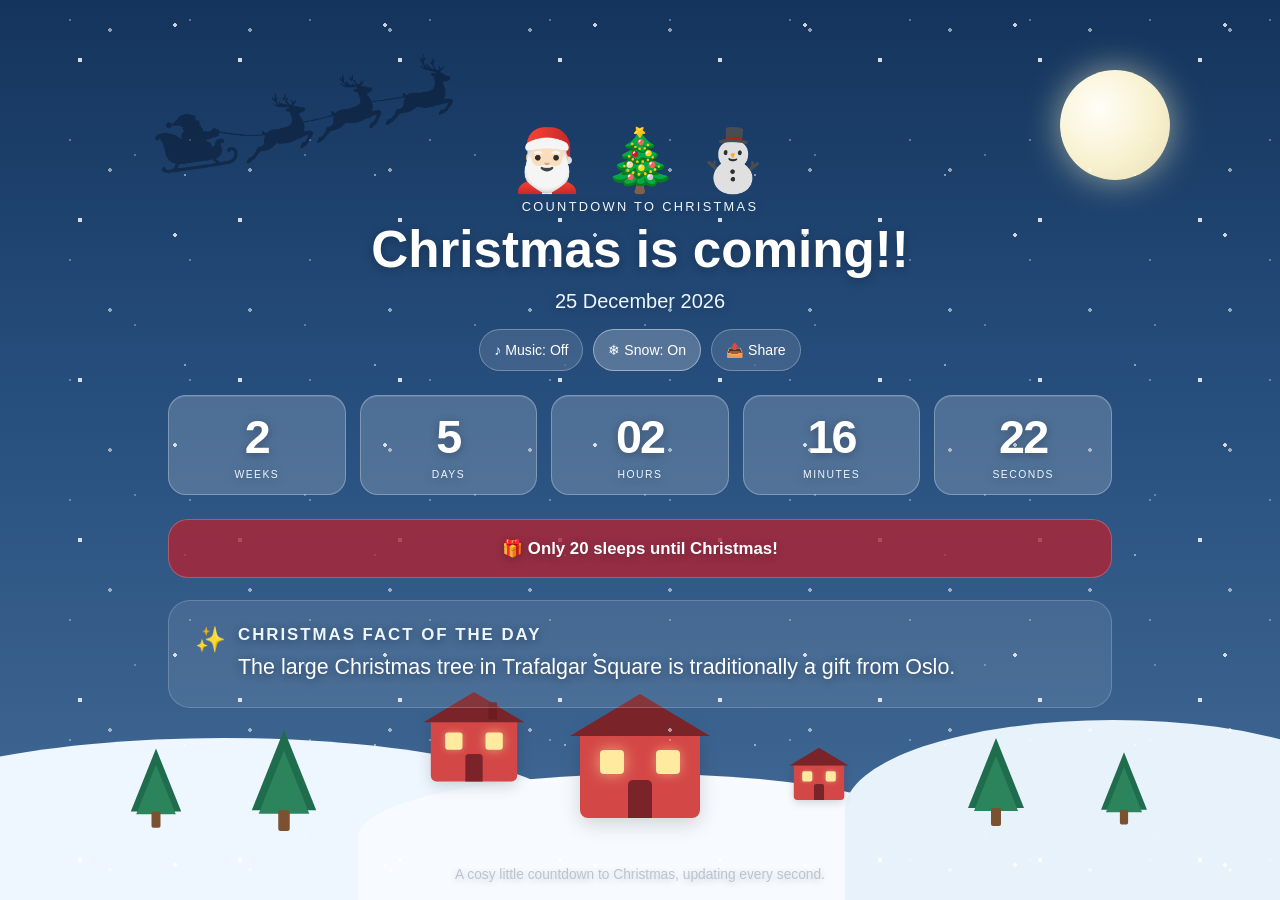
==== index.html @ f267ec62 "Add live domain metadata and SEO files" ====
<!DOCTYPE html>
<html lang="en">
<head>
  <meta charset="UTF-8" />
  <meta name="viewport" content="width=device-width, initial-scale=1.0" />
  <meta
    name="description"
    content="A cosy Christmas countdown with weeks, days, hours, minutes and seconds, plus festive music, snow, facts and sharing."
  />
  <meta name="theme-color" content="#274f7e" />
  <link rel="canonical" href="https://counttochristmas.com/" />
  <meta property="og:url" content="https://counttochristmas.com/" />
  <meta property="og:site_name" content="Count to Christmas" />
  <meta property="og:type" content="website" />
  <meta property="og:title" content="Count to Christmas" />
  <meta
    property="og:description"
    content="A cosy Christmas countdown with festive music, snow, facts and sharing."
  />
  <meta property="og:image" content="https://counttochristmas.com/og-image.png" />
  <meta property="og:image:width" content="1200" />
  <meta property="og:image:height" content="630" />
  <meta
    property="og:image:alt"
    content="A festive Christmas Countdown preview with a winter night scene."
  />
  <meta name="twitter:card" content="summary_large_image" />
  <meta name="twitter:title" content="Count to Christmas" />
  <meta
    name="twitter:description"
    content="A cosy Christmas countdown with festive music, snow, facts and sharing."
  />
  <meta name="twitter:image" content="https://counttochristmas.com/og-image.png" />
  <meta name="apple-mobile-web-app-capable" content="yes" />
  <meta name="apple-mobile-web-app-status-bar-style" content="black-translucent" />
  <meta name="apple-mobile-web-app-title" content="Count to Christmas" />
  <meta name="format-detection" content="telephone=no" />
  <title>Count to Christmas | Christmas Countdown</title>
  <link rel="icon" href="favicon.svg" type="image/svg+xml" />
  <link rel="icon" href="favicon-32x32.png" sizes="32x32" type="image/png" />
  <link rel="apple-touch-icon" sizes="180x180" href="apple-touch-icon.png" />
  <link rel="manifest" href="site.webmanifest" />
  <link rel="stylesheet" href="style.css" />
</head>
<body>
  <div class="winter-background" aria-hidden="true">
    <div class="moon"></div>

    <img class="santa-flight" src="santa-silhouette.png" alt="" />

    <div class="snow-layer snow-back"></div>
    <div class="snow-layer snow-mid"></div>
    <div class="snow-layer snow-front"></div>

    <div class="winter-scene">
      <div class="hill hill-1"></div>
      <div class="hill hill-2"></div>
      <div class="hill hill-3"></div>

      <div class="tree tree-1"></div>
      <div class="tree tree-2"></div>
      <div class="tree tree-3"></div>
      <div class="tree tree-4"></div>

      <div class="house house-main">
        <div class="roof"></div>
        <div class="window window-left"></div>
        <div class="window window-right"></div>
        <div class="door"></div>
      </div>

      <div class="house house-mid">
        <div class="roof"></div>
        <div class="chimney"></div>
        <div class="window window-left"></div>
        <div class="window window-right"></div>
        <div class="door"></div>
      </div>

      <div class="house house-small">
        <div class="roof"></div>
        <div class="window window-left"></div>
        <div class="window window-right"></div>
        <div class="door"></div>
      </div>
    </div>
  </div>

  <main class="page-shell">
    <section class="countdown-card" aria-labelledby="page-title">
      <div class="hero-icon" aria-hidden="true">
        <span>🎅🏻</span>
        <span>🎄</span>
        <span>⛄</span>
      </div>

      <p class="eyebrow">Countdown to Christmas</p>
      <h1 id="page-title">Christmas is coming!!</h1>
      <p id="target-date" class="target-date">25 December</p>

      <div class="festive-controls" aria-label="Festive controls">
        <button
          id="music-toggle"
          class="festive-control"
          type="button"
          aria-pressed="false"
        >
          <span aria-hidden="true">♪</span>
          <span id="music-label">Music: Off</span>
        </button>

        <button
          id="snow-toggle"
          class="festive-control"
          type="button"
          aria-pressed="true"
        >
          <span aria-hidden="true">❄</span>
          <span id="snow-label">Snow: On</span>
        </button>

        <button
          id="share-button"
          class="festive-control"
          type="button"
          aria-label="Share the current Christmas countdown"
        >
          <span aria-hidden="true">📤</span>
          <span id="share-label">Share</span>
        </button>
      </div>

      <div
        class="countdown-grid"
        aria-live="polite"
        aria-label="Time remaining until Christmas"
      >
        <div class="time-box">
          <div id="weeks" class="time-value">0</div>
          <div class="time-label">Weeks</div>
        </div>

        <div class="time-box">
          <div id="days" class="time-value">0</div>
          <div class="time-label">Days</div>
        </div>

        <div class="time-box">
          <div id="hours" class="time-value">00</div>
          <div class="time-label">Hours</div>
        </div>

        <div class="time-box">
          <div id="minutes" class="time-value">00</div>
          <div class="time-label">Minutes</div>
        </div>

        <div class="time-box time-box-seconds">
          <div id="seconds" class="time-value">00</div>
          <div class="time-label">Seconds</div>
        </div>
      </div>

      <div id="message-box" class="message-box" role="button" tabindex="0" aria-label="Celebrate with confetti" title="Click for confetti">
        <p id="message">Calculating your Christmas countdown…</p>
      </div>

      <section class="christmas-fact" aria-labelledby="fact-title">
        <div class="fact-icon" aria-hidden="true">✨</div>
        <div>
          <p id="fact-title" class="fact-heading">Christmas fact of the day</p>
          <p id="fact-text" class="fact-text">Loading today’s festive fact…</p>
        </div>
      </section>


    </section>
  </main>

  <p class="footer-note">
    A cosy little countdown to Christmas, updating every second.
  </p>

  <script src="script.js"></script>
</body>
</html>
---- style.css ----
* {
  box-sizing: border-box;
}

:root {
  --night-top: #14345c;
  --night-mid: #274f7e;
  --night-bottom: #456c97;

  --snow-main: #eef7ff;
  --snow-soft: #e8f2fb;

  --card-bg: rgba(255, 255, 255, 0.14);
  --card-border: rgba(255, 255, 255, 0.24);
  --box-bg: rgba(255, 255, 255, 0.18);
  --box-border: rgba(255, 255, 255, 0.28);

  --text-main: #ffffff;
  --text-soft: #edf6ff;

  --message-bg: rgba(176, 35, 52, 0.8);

  --tree-dark: #1f6d4d;
  --tree-light: #2b845c;
  --tree-trunk: #7a5231;

  --house-red: #d44747;
  --house-dark: #7a2328;
  --window-glow: #ffeaa0;
}

html,
body {
  margin: 0;
  padding: 0;
  min-height: 100%;
}

body {
  min-height: 100vh;
  overflow: hidden;
  position: relative;
  font-family: Arial, Helvetica, sans-serif;
  color: var(--text-main);
  background: linear-gradient(
    to bottom,
    var(--night-top) 0%,
    var(--night-mid) 45%,
    var(--night-bottom) 100%
  );
}

.page-shell {
  position: relative;
  z-index: 5;
  min-height: 100vh;
  display: flex;
  align-items: center;
  justify-content: center;
  padding:  24px 24px 44px;
}

.countdown-card {
  width: min(980px, 100%);
  padding: 24px 18px 10px;
  border-radius: 0;
  border: none;
  background: transparent;
  backdrop-filter: none;
  -webkit-backdrop-filter: none;
  box-shadow: none;
  text-align: center;
  transform: translateY(-28px);
}

.hero-icon {
  display: flex;
  justify-content: center;
  align-items: center;
  gap: 0.28em;
  font-size: 3.8rem;
  line-height: 1;
  margin-bottom: 8px;
}

.eyebrow {
  margin: 0 0 8px;
  color: var(--text-soft);
  font-size: 0.8rem;
  letter-spacing: 0.18em;
  text-transform: uppercase;
}

h1 {
  margin: 0;
  font-size: clamp(2rem, 4vw, 3.5rem);
  line-height: 1.1;
}

.target-date {
  margin: 12px 0 28px;
  color: var(--text-soft);
  font-size: 1.25rem;
}


.festive-controls {
  display: flex;
  justify-content: center;
  flex-wrap: wrap;
  gap: 10px;
  margin: -12px 0 24px;
}

.festive-control {
  min-height: 42px;
  padding: 9px 14px;
  border: 1px solid rgba(255, 255, 255, 0.28);
  border-radius: 999px;
  background: rgba(255, 255, 255, 0.12);
  color: var(--text-main);
  font: inherit;
  font-size: 0.88rem;
  cursor: pointer;
  backdrop-filter: blur(8px);
  -webkit-backdrop-filter: blur(8px);
  transition:
    background 160ms ease,
    border-color 160ms ease,
    transform 160ms ease;
}

.festive-control[aria-pressed="true"] {
  background: rgba(255, 255, 255, 0.23);
  border-color: rgba(255, 255, 255, 0.42);
}

.festive-control:focus-visible {
  outline: 3px solid rgba(255, 234, 160, 0.8);
  outline-offset: 3px;
}

@media (hover: hover) and (pointer: fine) {
  .festive-control:hover {
    background: rgba(255, 255, 255, 0.2);
    transform: translateY(-1px);
  }
}

body.snow-disabled .snow-layer {
  display: none;
}

.countdown-grid {
  display: grid;
  grid-template-columns: repeat(5, minmax(0, 1fr));
  gap: 14px;
}

.time-box {
  min-width: 0;
  padding: 18px 8px 14px;
  border-radius: 18px;
  border: 1px solid var(--box-border);
  background: var(--box-bg);
  box-shadow: inset 0 1px 0 rgba(255, 255, 255, 0.12);
}

.time-value {
  font-size: clamp(1.62rem, 4.05vw, 2.92rem);
  font-weight: 800;
  line-height: 1;
  letter-spacing: -0.04em;
  font-variant-numeric: tabular-nums;
}

.time-label {
  margin-top: 8px;
  color: var(--text-soft);
  font-size: 0.65rem;
  letter-spacing: 0.14em;
  text-transform: uppercase;
}

.message-box {
  margin-top: 24px;
  padding: 18px 20px;
  border-radius: 20px;
  border: 1px solid rgba(255, 255, 255, 0.22);
  background: var(--message-bg);
  font-size: 1.05rem;
  font-weight: 700;
}

.message-box p {
  margin: 0;
}


.message-box {
  position: relative;
  overflow: visible;
  cursor: pointer;
  user-select: none;
  transition:
    transform 150ms ease,
    box-shadow 150ms ease,
    background 150ms ease;
}

.message-box:hover {
  transform: translateY(-1px);
}

.message-box:active {
  transform: translateY(1px) scale(0.995);
}

.message-box:focus-visible {
  outline: 3px solid rgba(255, 234, 160, 0.9);
  outline-offset: 4px;
}

.confetti-piece {
  position: fixed;
  width: 14px;
  height: 18px;
  border-radius: 2px;
  pointer-events: none;
  z-index: 20;
  opacity: 0.95;
  animation: confetti-burst 1350ms ease-out forwards;
}

.confetti-piece.shape-circle {
  width: 14px;
  height: 14px;
  border-radius: 50%;
}

.confetti-piece.shape-triangle {
  width: 0;
  height: 0;
  background: transparent !important;
  border-left: 8px solid transparent;
  border-right: 8px solid transparent;
  border-bottom: 16px solid currentColor;
}

@keyframes confetti-burst {
  0% {
    transform: translate(0, 0) rotate(0deg) scale(1);
    opacity: 0.98;
  }
  100% {
    transform:
      translate(var(--dx, 0px), var(--dy, 120px))
      rotate(var(--rot, 360deg))
      scale(0.6);
    opacity: 0;
  }
}



.christmas-fact {
  display: flex;
  gap: 12px;
  align-items: flex-start;
  margin-top: 22px;
  padding: 24px 26px;
  border: 1px solid rgba(255,255,255,.18);
  border-radius: 22px;
  background: rgba(255,255,255,.09);
  text-align: left;
}
.fact-icon {
  font-size: 1.55rem;
  line-height: 1.2;
}
.fact-heading {
  margin: 0 0 7px;
  color: var(--text-soft);
  font-size: 1.05rem;
  font-weight: 700;
  letter-spacing: 0.12em;
  text-transform: uppercase;
}
.fact-text {
  margin: 0;
  color: var(--text-main);
  font-size: 1.34rem;
  line-height: 1.45;
}

.footer-note {
  position: fixed;
  left: 50%;
  bottom: 10px;
  transform: translateX(-50%);
  margin: 0;
  width: calc(100% - 28px);
  max-width: 920px;
  text-align: center;
  color: #b8c0ca;
  font-size: 0.86rem;
  line-height: 1.3;
  opacity: 0.95;
  text-shadow: none;
  z-index: 30;
  pointer-events: none;
}

.winter-background {
  position: fixed;
  inset: 0;
  overflow: hidden;
  z-index: 1;
  pointer-events: none;
}

.moon {
  position: absolute;
  top: 70px;
  right: 110px;
  width: 110px;
  height: 110px;
  border-radius: 50%;
  background: radial-gradient(
    circle at 35% 35%,
    #fffef8 0%,
    #f8f1cf 55%,
    #e7ddb4 100%
  );
  box-shadow: 0 0 35px rgba(255, 247, 196, 0.55);
}

.santa-flight {
  position: absolute;
  top: 54px;
  left: 12%;
  width: min(300px, 30vw);
  height: auto;
  opacity: 0.42;
  z-index: 2;
}

.winter-scene {
  position: absolute;
  inset: 0;
}

.hill {
  position: absolute;
  bottom: 0;
  border-radius: 50% 50% 0 0;
  background: var(--snow-main);
}

.hill-1 {
  left: -10%;
  width: 55%;
  height: 18%;
}

.hill-2 {
  left: 28%;
  width: 45%;
  height: 14%;
  background: #f7fbff;
}

.hill-3 {
  right: -8%;
  width: 42%;
  height: 20%;
  background: var(--snow-soft);
}

.tree {
  position: absolute;
  bottom: 85px;
  width: 0;
  height: 0;
  border-left: 28px solid transparent;
  border-right: 28px solid transparent;
  border-bottom: 70px solid var(--tree-dark);
}

.tree::before {
  content: "";
  position: absolute;
  left: -22px;
  top: 18px;
  width: 0;
  height: 0;
  border-left: 22px solid transparent;
  border-right: 22px solid transparent;
  border-bottom: 55px solid var(--tree-light);
}

.tree::after {
  content: "";
  position: absolute;
  left: -5px;
  top: 70px;
  width: 10px;
  height: 18px;
  border-radius: 2px;
  background: var(--tree-trunk);
}

.tree-1 {
  left: 10%;
  transform: scale(0.9);
}

.tree-2 {
  left: 20%;
  bottom: 95px;
  transform: scale(1.15);
}

.tree-3 {
  right: 20%;
  bottom: 92px;
  transform: scale(1);
}

.tree-4 {
  right: 10%;
  bottom: 84px;
  transform: scale(0.82);
}

.house {
  position: absolute;
  width: 120px;
  height: 90px;
  border-radius: 8px;
  background: var(--house-red);
  box-shadow: 0 6px 20px rgba(0, 0, 0, 0.16);
}

.house-main {
  bottom: 82px;
  left: 50%;
  transform: translateX(-50%);
}

.house-mid {
  bottom: 106px;
  left: 37%;
  transform: translateX(-50%) scale(0.72);
  opacity: 1;
}

.house-small {
  bottom: 74px;
  left: 64%;
  transform: translateX(-50%) scale(0.42);
  opacity: 1;
}

.roof {
  position: absolute;
  left: -10px;
  top: -34px;
  width: 0;
  height: 0;
  border-left: 70px solid transparent;
  border-right: 70px solid transparent;
  border-bottom: 42px solid var(--house-dark);
}

.chimney {
  position: absolute;
  top: -20px;
  left: 80px;
  width: 12px;
  height: 24px;
  border-radius: 2px 2px 0 0;
  background: #6d1d22;
}

.window {
  position: absolute;
  top: 22px;
  width: 24px;
  height: 24px;
  border-radius: 4px;
  background: var(--window-glow);
  box-shadow: 0 0 14px rgba(255, 232, 160, 0.6);
}

.window-left {
  left: 20px;
}

.window-right {
  right: 20px;
}

.house-main .window-left {
  box-shadow: 0 0 16px rgba(255, 232, 160, 0.62);
}

.house-main .window-right {
  box-shadow: 0 0 12px rgba(255, 232, 160, 0.48);
}

.house-mid .window-left {
  box-shadow: 0 0 10px rgba(255, 232, 160, 0.42);
}

.house-mid .window-right {
  box-shadow: 0 0 15px rgba(255, 232, 160, 0.58);
}

.house-small .window-left {
  box-shadow: 0 0 9px rgba(255, 232, 160, 0.38);
}

.house-small .window-right {
  box-shadow: 0 0 12px rgba(255, 232, 160, 0.46);
}

.door {
  position: absolute;
  bottom: 0;
  left: 50%;
  width: 24px;
  height: 38px;
  transform: translateX(-50%);
  border-radius: 5px 5px 0 0;
  background: var(--house-dark);
}

.snow-layer {
  position: absolute;
  inset: -20% 0 0;
  background-repeat: repeat;
  will-change: transform;
}

.snow-back {
  z-index: 1;
  opacity: 0.35;
  background-image:
    radial-gradient(circle, rgba(255,255,255,0.9) 1.2px, transparent 1.3px),
    radial-gradient(circle, rgba(255,255,255,0.8) 1px, transparent 1.1px);
  background-size: 120px 120px, 170px 170px;
  background-position: 10px 20px, 50px 80px;
  animation: snowfall-back 18s linear infinite;
}

.snow-mid {
  z-index: 3;
  opacity: 0.55;
  background-image:
    radial-gradient(circle, rgba(255,255,255,0.95) 1.8px, transparent 1.9px),
    radial-gradient(circle, rgba(255,255,255,0.85) 1.4px, transparent 1.5px);
  background-size: 140px 140px, 190px 190px;
  background-position: 40px 0, 90px 70px;
  animation: snowfall-mid 12s linear infinite;
}

.snow-front {
  z-index: 6;
  opacity: 0.82;
  background-image:
    radial-gradient(circle, rgba(255,255,255,1) 2.3px, transparent 2.4px),
    radial-gradient(circle, rgba(255,255,255,0.95) 1.8px, transparent 1.9px);
  background-size: 160px 160px, 210px 210px;
  background-position: 0 0, 70px 100px;
  animation: snowfall-front 8s linear infinite;
}

@keyframes snowfall-back {
  from {
    transform: translate3d(0, -60px, 0);
  }
  to {
    transform: translate3d(20px, 100vh, 0);
  }
}

@keyframes snowfall-mid {
  from {
    transform: translate3d(0, -70px, 0);
  }
  to {
    transform: translate3d(-25px, 100vh, 0);
  }
}

@keyframes snowfall-front {
  from {
    transform: translate3d(0, -80px, 0);
  }
  to {
    transform: translate3d(35px, 100vh, 0);
  }
}

@media (max-width: 900px) {
  
.festive-controls {
  display: flex;
  justify-content: center;
  flex-wrap: wrap;
  gap: 10px;
  margin: -12px 0 24px;
}

.festive-control {
  min-height: 42px;
  padding: 9px 14px;
  border: 1px solid rgba(255, 255, 255, 0.28);
  border-radius: 999px;
  background: rgba(255, 255, 255, 0.12);
  color: var(--text-main);
  font: inherit;
  font-size: 0.88rem;
  cursor: pointer;
  backdrop-filter: blur(8px);
  -webkit-backdrop-filter: blur(8px);
  transition:
    background 160ms ease,
    border-color 160ms ease,
    transform 160ms ease;
}

.festive-control[aria-pressed="true"] {
  background: rgba(255, 255, 255, 0.23);
  border-color: rgba(255, 255, 255, 0.42);
}

.festive-control:focus-visible {
  outline: 3px solid rgba(255, 234, 160, 0.8);
  outline-offset: 3px;
}

@media (hover: hover) and (pointer: fine) {
  .festive-control:hover {
    background: rgba(255, 255, 255, 0.2);
    transform: translateY(-1px);
  }
}

body.snow-disabled .snow-layer {
  display: none;
}

.countdown-grid {
    grid-template-columns: repeat(2, minmax(0, 1fr));
  }

  .time-box-seconds {
    grid-column: span 2;
  }

  .moon {
    top: 45px;
    right: 35px;
    width: 80px;
    height: 80px;
  }

  .santa-flight {
    top: 58px;
    left: 10%;
    width: min(220px, 38vw);
    opacity: 0.38;
  }

  .house-main {
    bottom: 70px;
    transform: translateX(-50%) scale(0.88);
  }

  .house-mid {
    bottom: 92px;
    left: 34%;
    transform: translateX(-50%) scale(0.62);
  }

  .house-small {
    bottom: 68px;
    left: 66%;
    transform: translateX(-50%) scale(0.38);
  }

  .house-mid .chimney {
    left: 78px;
    top: -22px;
  }
}

@media (max-width: 600px) {
  body {
    overflow-y: auto;
  }

  .page-shell {
    min-height: 100svh;
    padding: 18px;
  }

  .countdown-card {
    padding: 24px 18px;
    border-radius: 24px;
  }

  .hero-icon {
    gap: 0.2em;
    font-size: 3rem;
  }

  
.festive-controls {
  display: flex;
  justify-content: center;
  flex-wrap: wrap;
  gap: 10px;
  margin: -12px 0 24px;
}

.festive-control {
  min-height: 42px;
  padding: 9px 14px;
  border: 1px solid rgba(255, 255, 255, 0.28);
  border-radius: 999px;
  background: rgba(255, 255, 255, 0.12);
  color: var(--text-main);
  font: inherit;
  font-size: 0.88rem;
  cursor: pointer;
  backdrop-filter: blur(8px);
  -webkit-backdrop-filter: blur(8px);
  transition:
    background 160ms ease,
    border-color 160ms ease,
    transform 160ms ease;
}

.festive-control[aria-pressed="true"] {
  background: rgba(255, 255, 255, 0.23);
  border-color: rgba(255, 255, 255, 0.42);
}

.festive-control:focus-visible {
  outline: 3px solid rgba(255, 234, 160, 0.8);
  outline-offset: 3px;
}

@media (hover: hover) and (pointer: fine) {
  .festive-control:hover {
    background: rgba(255, 255, 255, 0.2);
    transform: translateY(-1px);
  }
}

body.snow-disabled .snow-layer {
  display: none;
}

.countdown-grid {
    gap: 10px;
  }

  .time-box {
    padding: 14px 6px 12px;
    border-radius: 14px;
  }

  .santa-flight {
    top: 62px;
    left: 8%;
    width: min(180px, 48vw);
    opacity: 0.32;
  }

  .tree-1,
  .tree-4 {
    display: none;
  }

  .tree-2 {
    left: 10%;
    bottom: 72px;
  }

  .tree-3 {
    right: 10%;
    bottom: 72px;
  }

  .house-main {
    bottom: 62px;
    left: 50%;
    transform: translateX(-50%) scale(0.75);
  }

  .house-mid {
    bottom: 82px;
    left: 28%;
    transform: translateX(-50%) scale(0.40);
  }

  .house-small {
    bottom: 60px;
    left: 72%;
    transform: translateX(-50%) scale(0.28);
  }

  .house-mid .chimney {
    left: 76px;
    top: -24px;
    width: 11px;
    height: 20px;
  }
}


@media (max-width: 600px) {
  .festive-controls {
    margin-top: -10px;
    margin-bottom: 20px;
  }

  .festive-control {
    min-height: 44px;
    padding: 10px 13px;
    font-size: 0.84rem;
  }
}

@media (prefers-reduced-motion: reduce) {
  .snow-back,
  .snow-mid,
  .snow-front {
    animation: none;
  }
}


/* Version A specific refinements */
h1,
.target-date,
.eyebrow,
.footer-note,
.fact-heading,
.fact-text,
.time-label,
.time-value,
.message-box p {
  text-shadow: 0 2px 10px rgba(0, 0, 0, 0.28);
}

.footer-note {
  margin-bottom: 6px;
}

@media (max-width: 600px) {
  .countdown-card {
    padding: 20px 10px 8px;
  }
}


/* v21 refinements */
@media (max-width: 900px) {
  .countdown-card {
    transform: translateY(-20px);
  }
}

@media (max-width: 600px) {
  .countdown-card {
    transform: translateY(-12px);
  }
}


/* v23 footer note positioning */
@media (max-width: 600px) {
  .footer-note {
    bottom: 8px;
    width: calc(100% - 24px);
    font-size: 0.8rem;
  }
}


/* v24 footer note placement */
@media (max-width: 600px) {
  .footer-note {
    bottom: 8px;
    width: calc(100% - 20px);
    font-size: 0.78rem;
  }
}


/* v27 share-button feedback */
#share-button.share-success {
  background: rgba(58, 167, 109, 0.30);
  border-color: rgba(255, 255, 255, 0.48);
}

#share-button.share-error {
  background: rgba(229, 72, 77, 0.28);
}


/* v35: improve fact-of-the-day readability on narrow/mobile layouts */
.fact-heading,
.fact-text {
  text-shadow: 0 2px 8px rgba(10, 20, 35, 0.45);
}

@media (max-width: 700px) {
  .christmas-fact {
    background: rgba(93, 126, 168, 0.28);
    backdrop-filter: blur(8px);
    -webkit-backdrop-filter: blur(8px);
  }

  .fact-heading {
    color: #e9eef5;
    text-shadow: 0 2px 10px rgba(5, 12, 24, 0.70);
  }

  .fact-text {
    color: #f2f5f9;
    text-shadow:
      0 2px 10px rgba(5, 12, 24, 0.78),
      0 0 2px rgba(5, 12, 24, 0.45);
    line-height: 1.5;
  }
}
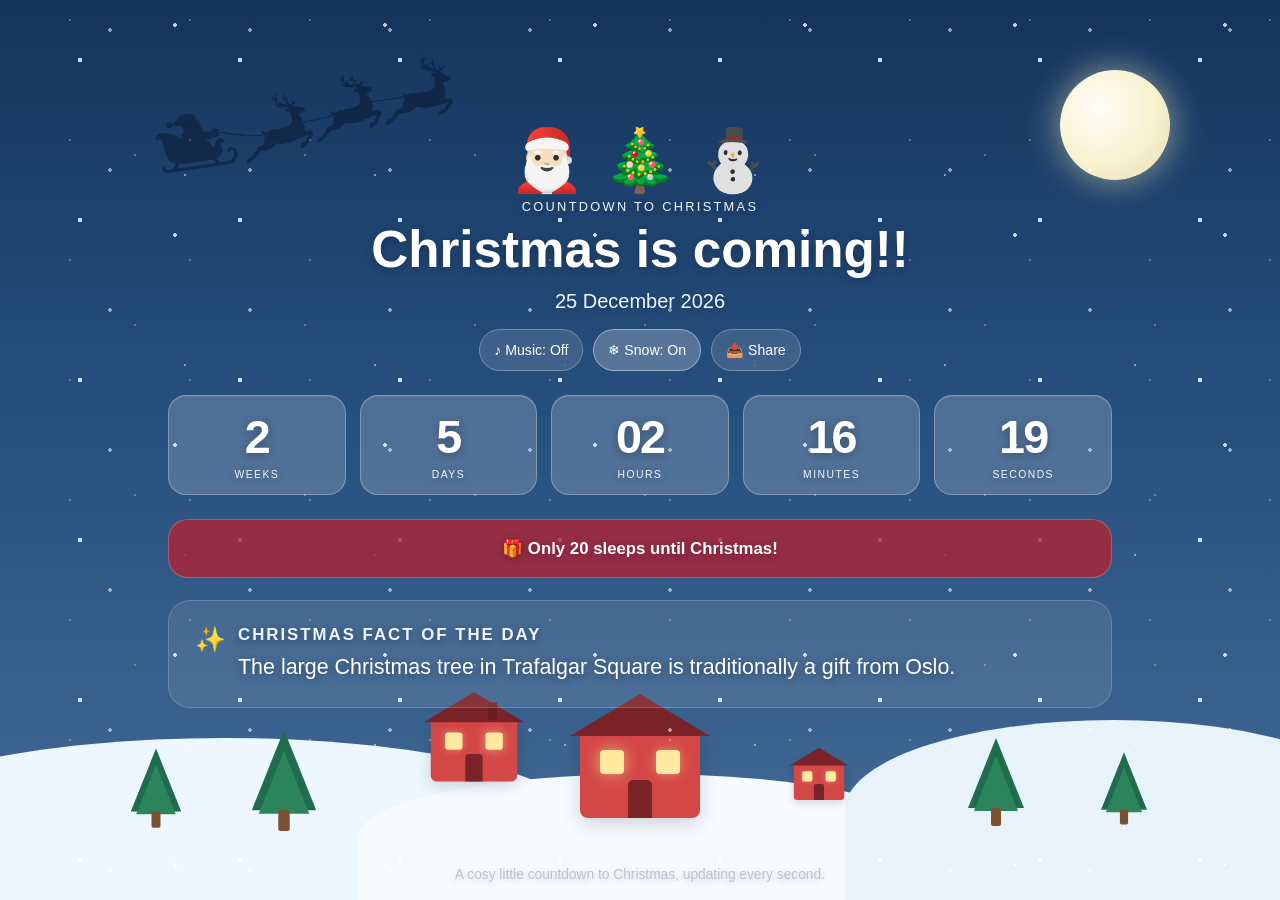
==== commit d7417581: "Add Cloudflare Web analytics" ====
--- a/index.html
+++ b/index.html
@@ -181,6 +181,9 @@
     A cosy little countdown to Christmas, updating every second.
   </p>
 
+  <!-- Cloudflare Web Analytics -->
+  <script type='module' src='https://static.cloudflareinsights.com/beacon.min.js' data-cf-beacon='{"token": "ae47901be24840b9a30b381e82ab1de9"}'></script>
+  <!-- End Cloudflare Web Analytics -->
   <script src="script.js"></script>
 </body>
 </html>
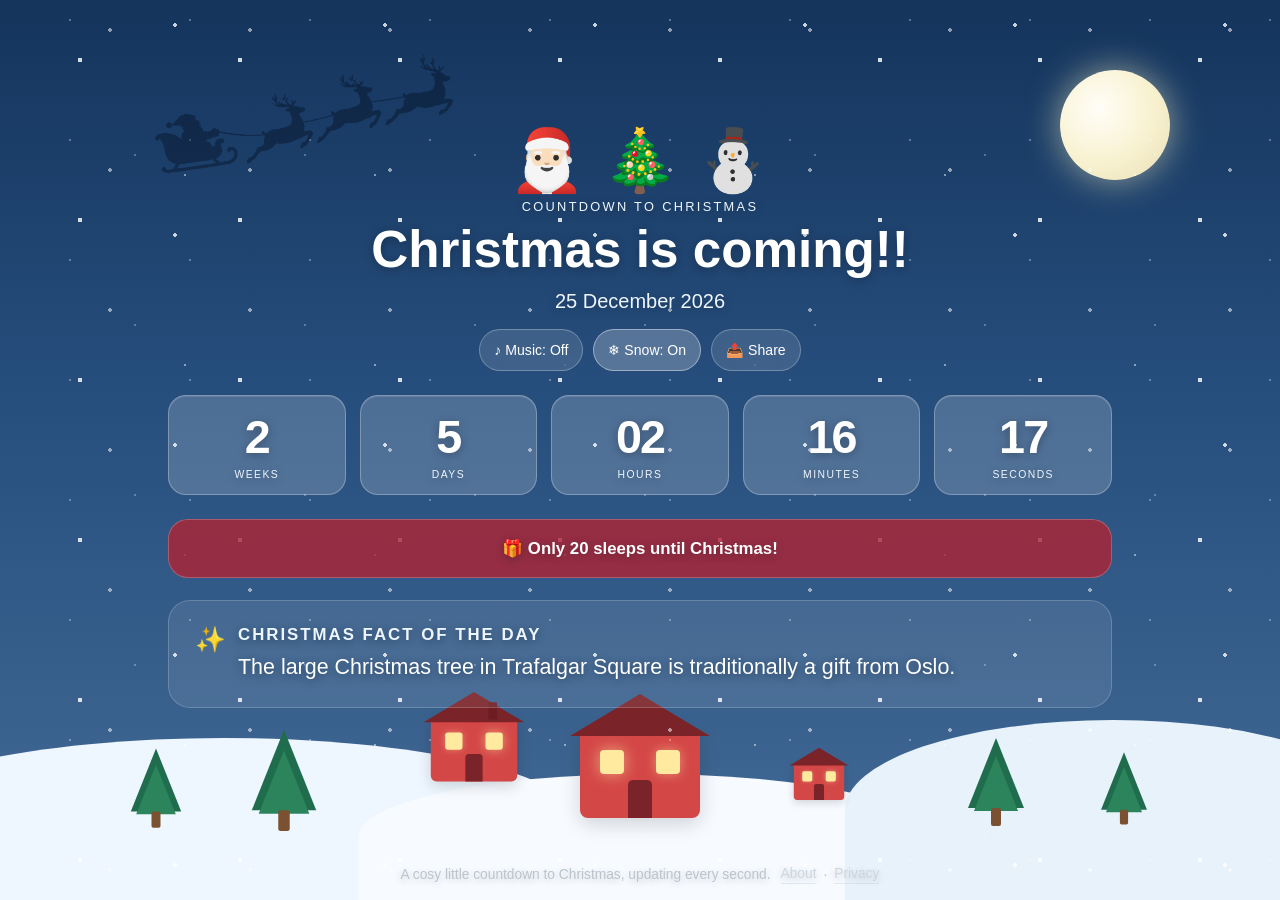
==== commit 60aca74a: "Add About and Privacy Pages" ====
--- a/index.html
+++ b/index.html
@@ -177,9 +177,14 @@
     </section>
   </main>
 
-  <p class="footer-note">
-    A cosy little countdown to Christmas, updating every second.
-  </p>
+  <footer class="footer-note">
+    <span>A cosy little countdown to Christmas, updating every second.</span>
+    <span class="footer-links">
+      <a href="about.html">About</a>
+      <span aria-hidden="true">·</span>
+      <a href="privacy.html">Privacy</a>
+    </span>
+  </footer>
 
   <!-- Cloudflare Web Analytics -->
   <script type='module' src='https://static.cloudflareinsights.com/beacon.min.js' data-cf-beacon='{"token": "ae47901be24840b9a30b381e82ab1de9"}'></script>
--- a/style.css
+++ b/style.css
@@ -940,3 +940,34 @@
     line-height: 1.5;
   }
 }
+
+/* v42: footer navigation */
+.footer-note {
+  display: flex;
+  justify-content: center;
+  align-items: center;
+  gap: 10px;
+  flex-wrap: wrap;
+}
+.footer-links {
+  display: inline-flex;
+  align-items: center;
+  gap: 7px;
+  pointer-events: auto;
+}
+.footer-links a {
+  color: #cbd3dd;
+  text-decoration: none;
+  border-bottom: 1px solid rgba(203, 211, 221, 0.45);
+}
+.footer-links a:hover,
+.footer-links a:focus-visible {
+  color: #ffffff;
+  border-bottom-color: rgba(255, 255, 255, 0.9);
+}
+@media (max-width: 600px) {
+  .footer-note {
+    gap: 5px 9px;
+    font-size: 0.78rem;
+  }
+}
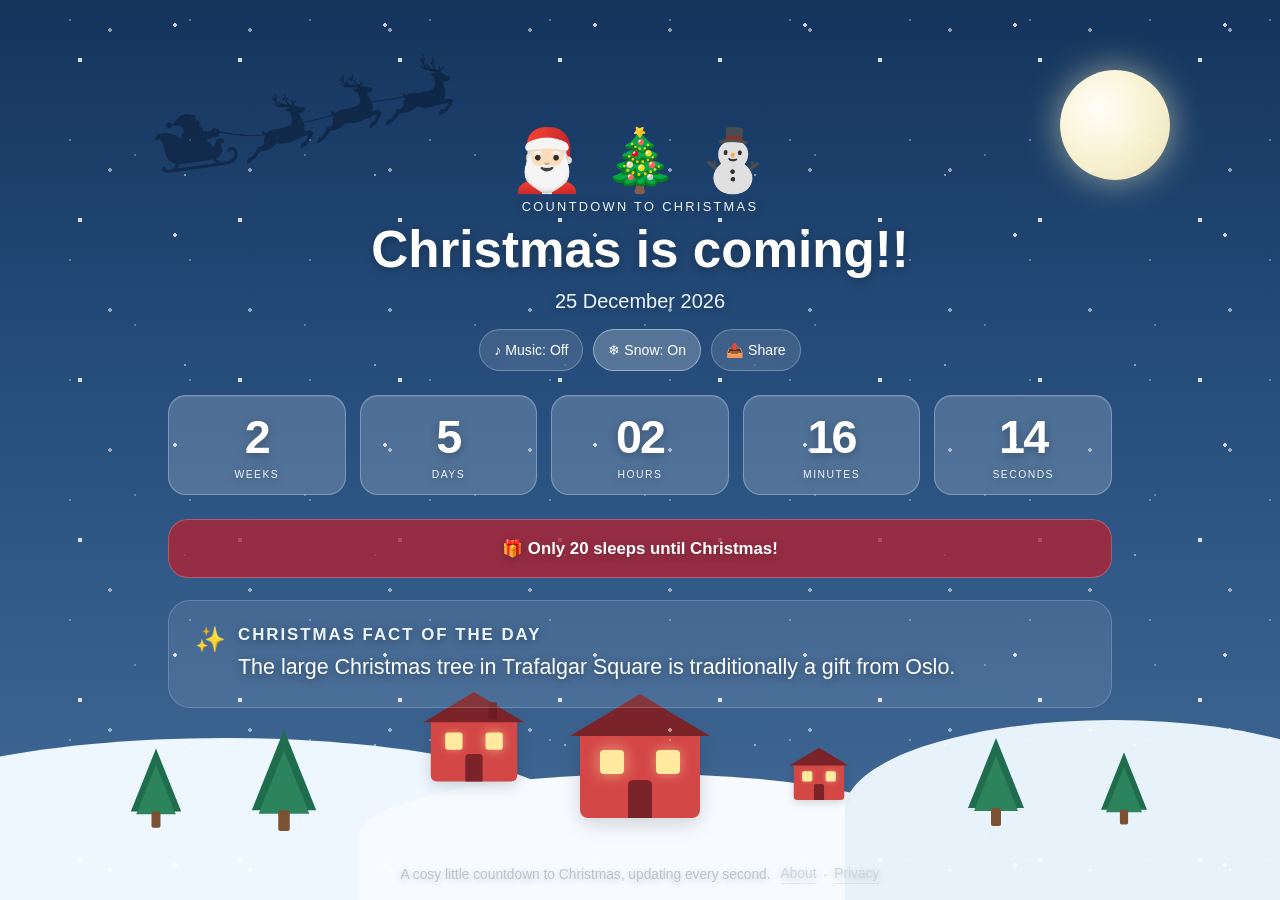
==== commit c0a5a3a5: "Add cache busting for CSS and Javascript" ====
--- a/index.html
+++ b/index.html
@@ -40,7 +40,7 @@
   <link rel="icon" href="favicon-32x32.png" sizes="32x32" type="image/png" />
   <link rel="apple-touch-icon" sizes="180x180" href="apple-touch-icon.png" />
   <link rel="manifest" href="site.webmanifest" />
-  <link rel="stylesheet" href="style.css" />
+  <link rel="stylesheet" href="style.css?v=43" />
 </head>
 <body>
   <div class="winter-background" aria-hidden="true">
@@ -189,6 +189,6 @@
   <!-- Cloudflare Web Analytics -->
   <script type='module' src='https://static.cloudflareinsights.com/beacon.min.js' data-cf-beacon='{"token": "ae47901be24840b9a30b381e82ab1de9"}'></script>
   <!-- End Cloudflare Web Analytics -->
-  <script src="script.js"></script>
+  <script src="script.js?v=43"></script>
 </body>
 </html>
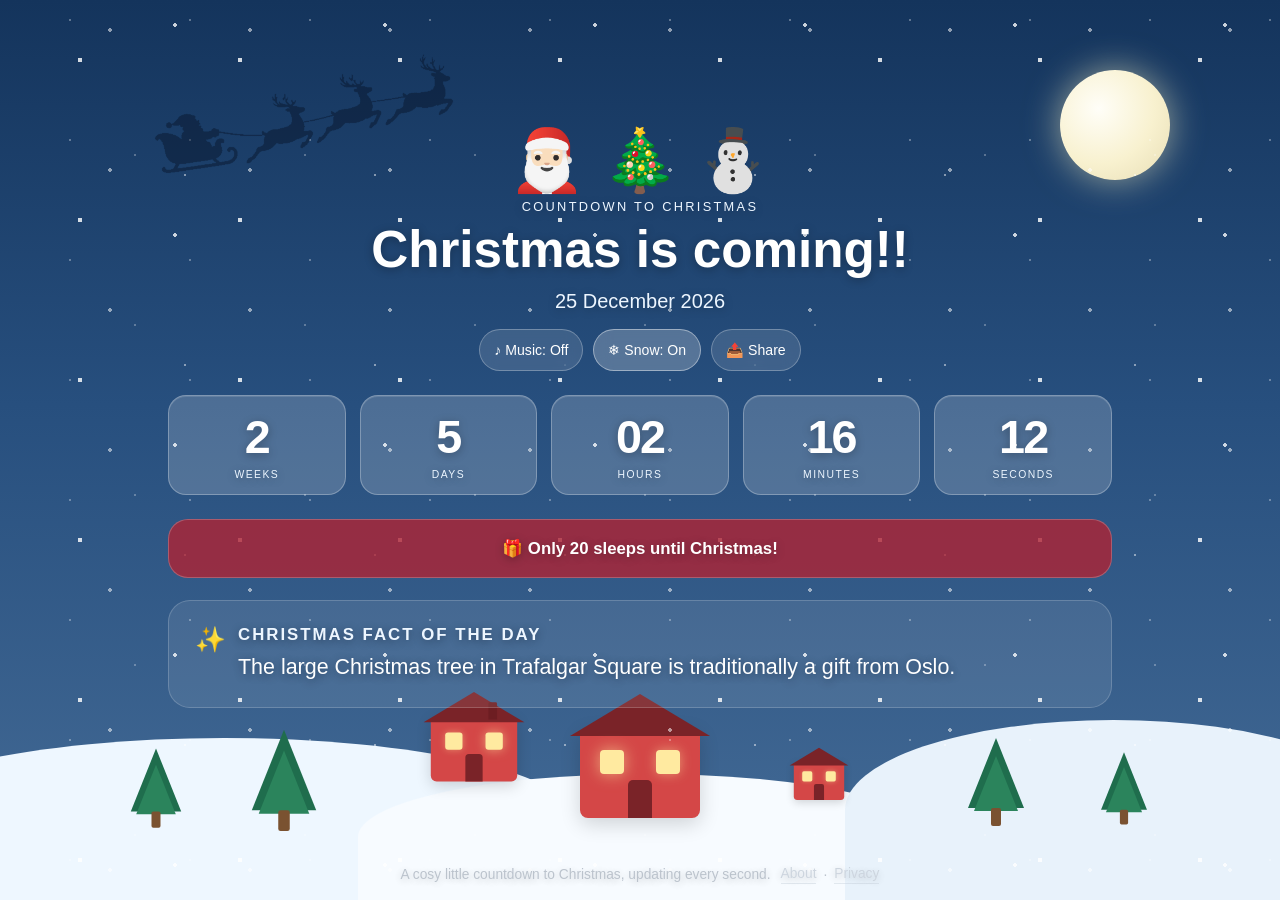
==== commit 85f2ac34: "Connect site to Google Adsense" ====
--- a/index.html
+++ b/index.html
@@ -41,6 +41,8 @@
   <link rel="apple-touch-icon" sizes="180x180" href="apple-touch-icon.png" />
   <link rel="manifest" href="site.webmanifest" />
   <link rel="stylesheet" href="style.css?v=43" />
+  <script async src="https://pagead2.googlesyndication.com/pagead/js/adsbygoogle.js?client=ca-pub-7759235938318828"
+     crossorigin="anonymous"></script>
 </head>
 <body>
   <div class="winter-background" aria-hidden="true">
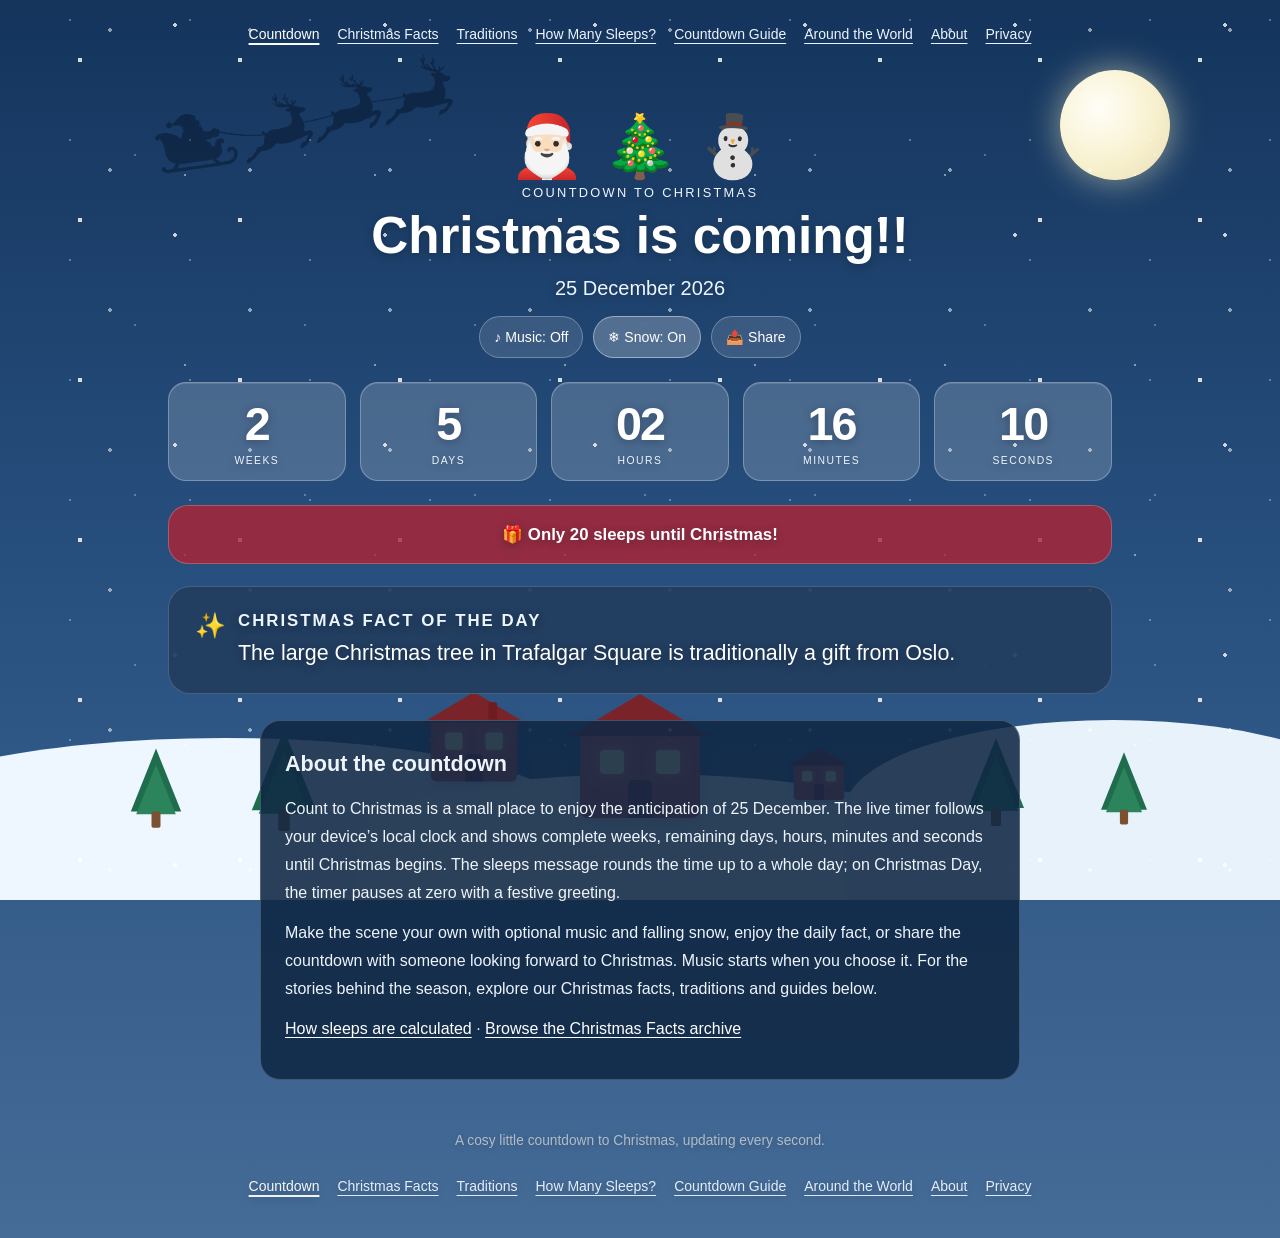
==== commit 2aee75ef: "Add Christmas content pages for AdSense review" ====
--- a/index.html
+++ b/index.html
@@ -40,11 +40,12 @@
   <link rel="icon" href="favicon-32x32.png" sizes="32x32" type="image/png" />
   <link rel="apple-touch-icon" sizes="180x180" href="apple-touch-icon.png" />
   <link rel="manifest" href="site.webmanifest" />
-  <link rel="stylesheet" href="style.css?v=43" />
+  <link rel="stylesheet" href="style.css?v=45" />
   <script async src="https://pagead2.googlesyndication.com/pagead/js/adsbygoogle.js?client=ca-pub-7759235938318828"
      crossorigin="anonymous"></script>
+<link rel="stylesheet" href="content.css?v=45" />
 </head>
-<body>
+<body><nav class="site-nav" aria-label="Main navigation"><a href="index.html" aria-current="page">Countdown</a><a href="christmas-facts.html">Christmas Facts</a><a href="christmas-traditions.html">Traditions</a><a href="sleeps-until-christmas.html">How Many Sleeps?</a><a href="christmas-countdown-guide.html">Countdown Guide</a><a href="christmas-around-the-world.html">Around the World</a><a href="about.html">About</a><a href="privacy.html">Privacy</a></nav>
   <div class="winter-background" aria-hidden="true">
     <div class="moon"></div>
 
@@ -174,23 +175,17 @@
           <p id="fact-text" class="fact-text">Loading today’s festive fact…</p>
         </div>
       </section>
-
-
+<section class="home-about" aria-labelledby="about-countdown-title"><h2 id="about-countdown-title">About the countdown</h2><p>Count to Christmas is a small place to enjoy the anticipation of 25 December. The live timer follows your device’s local clock and shows complete weeks, remaining days, hours, minutes and seconds until Christmas begins. The sleeps message rounds the time up to a whole day; on Christmas Day, the timer pauses at zero with a festive greeting.</p><p>Make the scene your own with optional music and falling snow, enjoy the daily fact, or share the countdown with someone looking forward to Christmas. Music starts when you choose it. For the stories behind the season, explore our Christmas facts, traditions and guides below.</p><p><a href="sleeps-until-christmas.html">How sleeps are calculated</a> · <a href="christmas-facts.html">Browse the Christmas Facts archive</a></p></section>
     </section>
   </main>
 
   <footer class="footer-note">
     <span>A cosy little countdown to Christmas, updating every second.</span>
-    <span class="footer-links">
-      <a href="about.html">About</a>
-      <span aria-hidden="true">·</span>
-      <a href="privacy.html">Privacy</a>
-    </span>
-  </footer>
+    <nav class="site-nav" aria-label="Main navigation"><a href="index.html" aria-current="page">Countdown</a><a href="christmas-facts.html">Christmas Facts</a><a href="christmas-traditions.html">Traditions</a><a href="sleeps-until-christmas.html">How Many Sleeps?</a><a href="christmas-countdown-guide.html">Countdown Guide</a><a href="christmas-around-the-world.html">Around the World</a><a href="about.html">About</a><a href="privacy.html">Privacy</a></nav></footer>
 
   <!-- Cloudflare Web Analytics -->
   <script type='module' src='https://static.cloudflareinsights.com/beacon.min.js' data-cf-beacon='{"token": "ae47901be24840b9a30b381e82ab1de9"}'></script>
   <!-- End Cloudflare Web Analytics -->
-  <script src="script.js?v=43"></script>
+  <script src="script.js?v=45"></script>
 </body>
 </html>
--- a/content.css
+++ b/content.css
@@ -0,0 +1,13 @@
+/* v45: readable content and navigation */
+.site-nav{position:relative;z-index:6;display:flex;justify-content:center;flex-wrap:wrap;gap:8px 18px;padding:18px 16px;max-width:1100px;margin:auto;font:14px/1.6 Arial, sans-serif}
+.site-nav a{color:#edf4ff;text-underline-offset:4px;padding:5px 0}.site-nav a:hover,.site-nav a[aria-current=page]{color:#fff;text-decoration-thickness:2px}
+a:focus-visible{outline:3px solid #ffe3a0;outline-offset:5px;border-radius:2px}
+body{overflow-x:hidden;overflow-y:auto}.page-shell{min-height:calc(100svh - 90px);padding-bottom:24px}.countdown-card{transform:none}
+.footer-note{position:relative;inset:auto;width:100%;padding:18px 16px 26px;margin:0;pointer-events:auto}.footer-note .site-nav{flex-basis:100%;padding:10px 0}
+.home-about{max-width:760px;margin:26px auto 0;padding:24px;text-align:left;border:1px solid rgba(255,255,255,.2);border-radius:20px;background:rgba(15,39,68,.88);color:#eef4fc;line-height:1.75}.home-about h2{font-size:1.35rem;margin:0 0 12px}.home-about p{font-size:1rem;margin:12px 0}.home-about a{color:#fff;text-underline-offset:3px}
+.reading-page{background:linear-gradient(180deg,#17385d,#2f5d88);color:#f7f9fc;min-height:100vh}.reading-shell{position:relative;z-index:5;width:min(850px,calc(100% - 32px));margin:12px auto 0}.reading-card{padding:38px;border-radius:24px;border:1px solid rgba(255,255,255,.2);background:rgba(15,39,68,.88);text-align:left}.reading-card h1{font-size:clamp(2rem,6vw,3.3rem);line-height:1.12;letter-spacing:-.025em}.reading-card h2{font-size:1.35rem;line-height:1.35;margin:30px 0 12px}.reading-card p{font-size:1rem;line-height:1.8;color:#e0e9f5;margin:12px 0}.reading-card .intro{font-size:1.15rem}.reading-card .updated{font-size:.85rem;color:#bdccdf}.reading-card a,.reading-footer a{color:#fff;text-underline-offset:3px}.reading-footer{position:relative;z-index:5;text-align:center;padding:28px 16px 36px}.reading-card section+section{border-top:1px solid #ffffff22;margin-top:26px;padding-top:1px}
+@media(max-width:600px){.site-nav{gap:4px 14px;font-size:13px;padding:12px}.reading-card{padding:24px 20px;border-radius:18px}.home-about{padding:20px 18px}.page-shell{padding-left:12px;padding-right:12px}.footer-note{width:100%;bottom:auto}.reading-card h2{font-size:1.22rem}}
+/* Clear the live version's fixed-footer translation for the longer layout. */
+.footer-note{transform:none;max-width:none}
+/* Keep the fact readable when the fixed snowy hills sit behind it. */
+.christmas-fact{background:rgba(34,61,94,.92)}
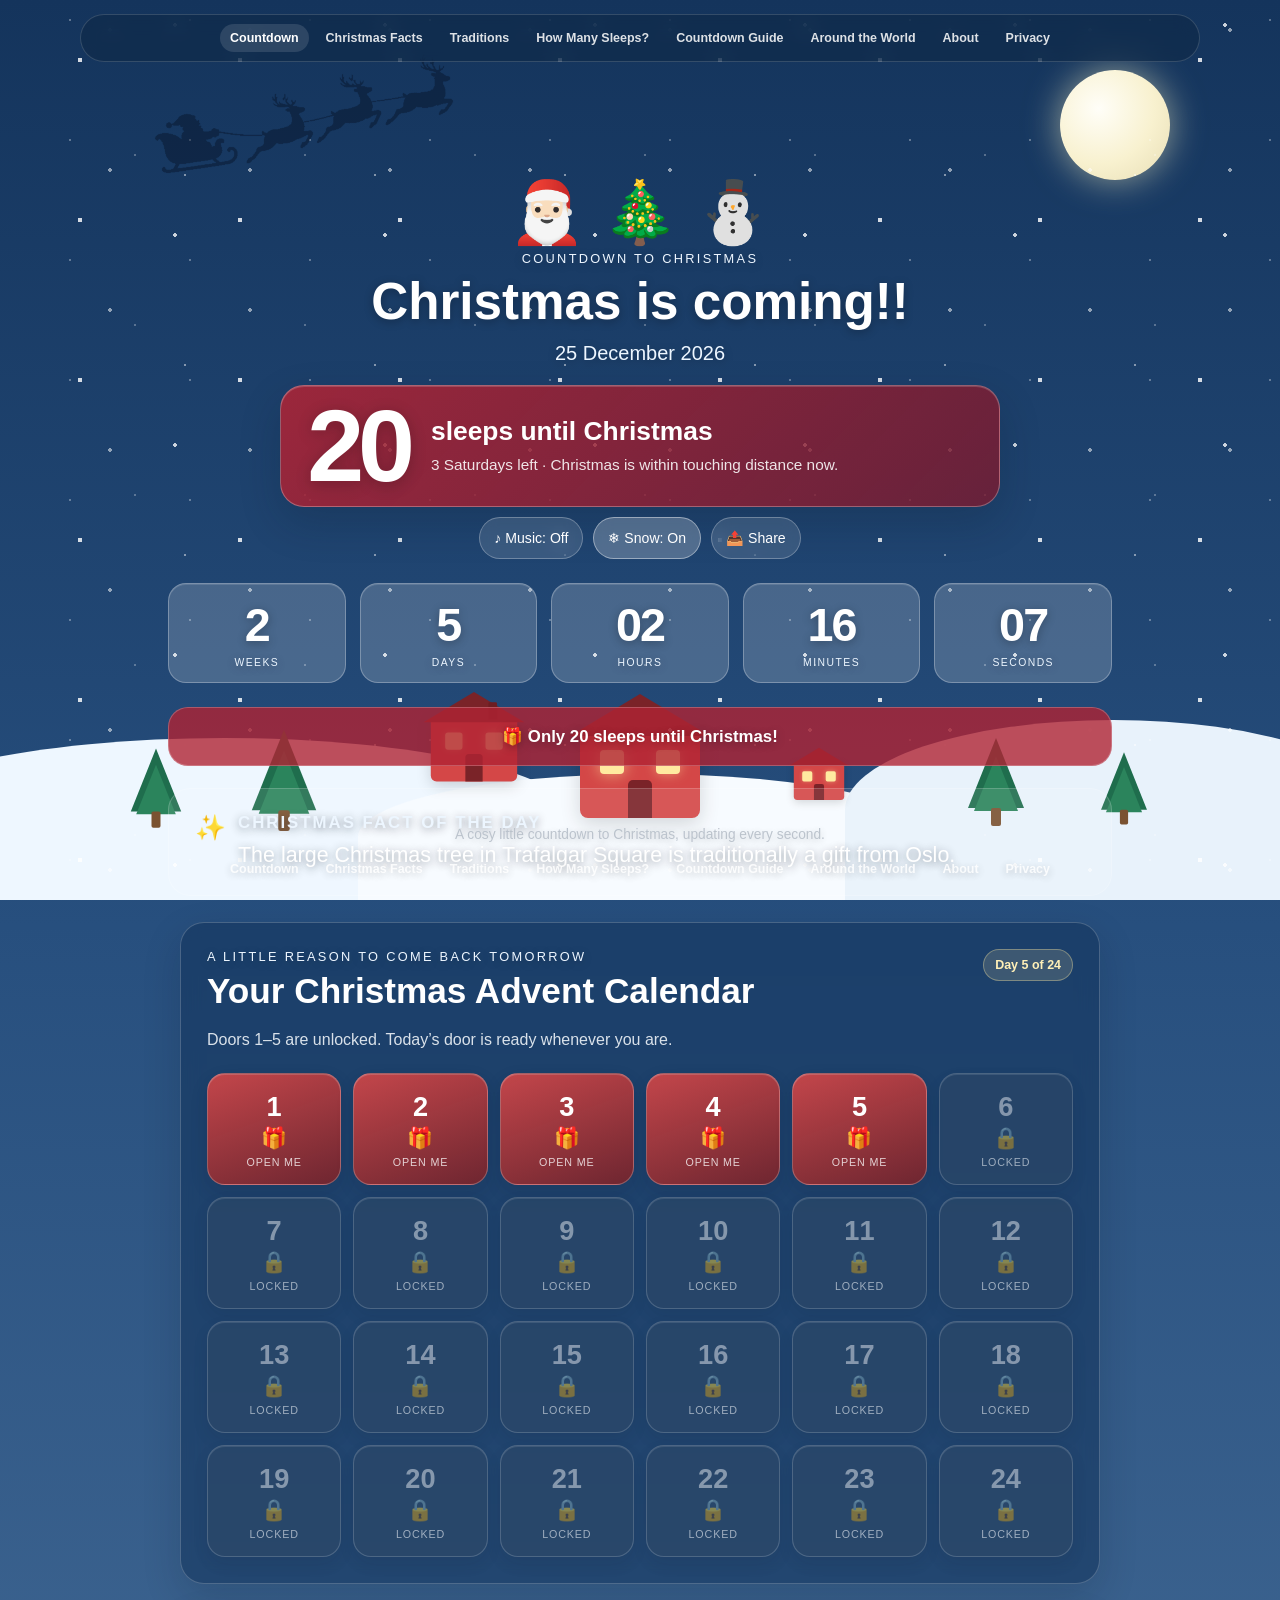
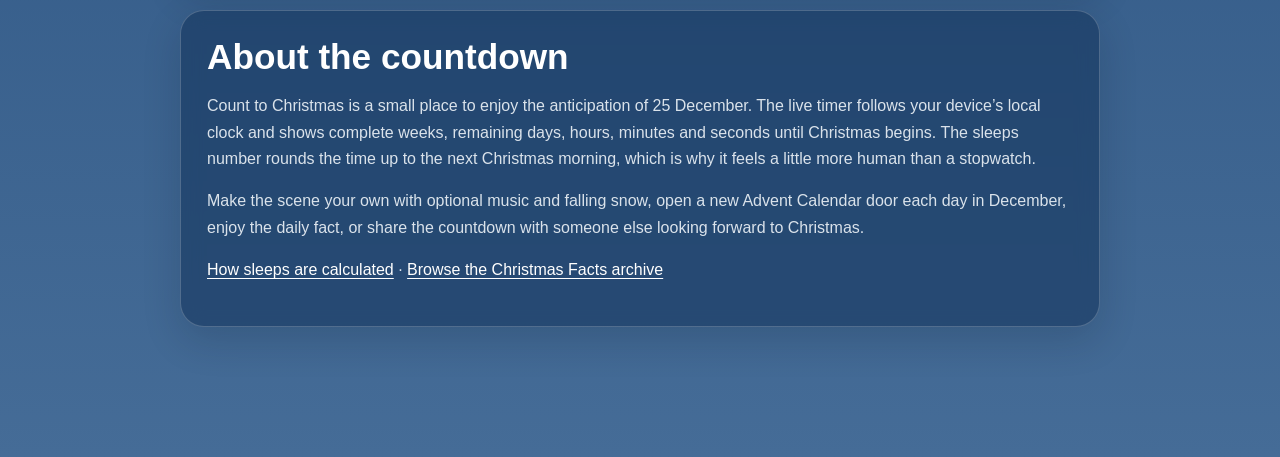
==== commit 379b6700: "Add sleeps hero and Advent Calendar" ====
--- a/index.html
+++ b/index.html
@@ -40,13 +40,23 @@
   <link rel="icon" href="favicon-32x32.png" sizes="32x32" type="image/png" />
   <link rel="apple-touch-icon" sizes="180x180" href="apple-touch-icon.png" />
   <link rel="manifest" href="site.webmanifest" />
-  <link rel="stylesheet" href="style.css?v=45" />
+  <link rel="stylesheet" href="style.css?v=46" />
   <script async src="https://pagead2.googlesyndication.com/pagead/js/adsbygoogle.js?client=ca-pub-7759235938318828"
      crossorigin="anonymous"></script>
-<link rel="stylesheet" href="content.css?v=45" />
+  <link rel="stylesheet" href="content.css?v=46" />
 </head>
-<body><nav class="site-nav" aria-label="Main navigation"><a href="index.html" aria-current="page">Countdown</a><a href="christmas-facts.html">Christmas Facts</a><a href="christmas-traditions.html">Traditions</a><a href="sleeps-until-christmas.html">How Many Sleeps?</a><a href="christmas-countdown-guide.html">Countdown Guide</a><a href="christmas-around-the-world.html">Around the World</a><a href="about.html">About</a><a href="privacy.html">Privacy</a></nav>
-  <div class="winter-background" aria-hidden="true">
+<body class="home-page">
+<nav class="site-nav" aria-label="Main navigation">
+  <a href="index.html" aria-current="page">Countdown</a>
+  <a href="christmas-facts.html">Christmas Facts</a>
+  <a href="christmas-traditions.html">Traditions</a>
+  <a href="sleeps-until-christmas.html">How Many Sleeps?</a>
+  <a href="christmas-countdown-guide.html">Countdown Guide</a>
+  <a href="christmas-around-the-world.html">Around the World</a>
+  <a href="about.html">About</a>
+  <a href="privacy.html">Privacy</a>
+</nav>
+<div class="winter-background" aria-hidden="true">
     <div class="moon"></div>
 
     <img class="santa-flight" src="santa-silhouette.png" alt="" />
@@ -100,6 +110,14 @@
       <p class="eyebrow">Countdown to Christmas</p>
       <h1 id="page-title">Christmas is coming!!</h1>
       <p id="target-date" class="target-date">25 December</p>
+
+      <section class="sleeps-hero" aria-live="polite" aria-label="Sleeps until Christmas">
+        <div class="sleeps-number" id="sleeps-number">--</div>
+        <div class="sleeps-copy">
+          <p class="sleeps-label" id="sleeps-label">sleeps until Christmas</p>
+          <p class="seasonal-line" id="seasonal-line">Counting the festive days…</p>
+        </div>
+      </section>
 
       <div class="festive-controls" aria-label="Festive controls">
         <button
@@ -175,17 +193,53 @@
           <p id="fact-text" class="fact-text">Loading today’s festive fact…</p>
         </div>
       </section>
-<section class="home-about" aria-labelledby="about-countdown-title"><h2 id="about-countdown-title">About the countdown</h2><p>Count to Christmas is a small place to enjoy the anticipation of 25 December. The live timer follows your device’s local clock and shows complete weeks, remaining days, hours, minutes and seconds until Christmas begins. The sleeps message rounds the time up to a whole day; on Christmas Day, the timer pauses at zero with a festive greeting.</p><p>Make the scene your own with optional music and falling snow, enjoy the daily fact, or share the countdown with someone looking forward to Christmas. Music starts when you choose it. For the stories behind the season, explore our Christmas facts, traditions and guides below.</p><p><a href="sleeps-until-christmas.html">How sleeps are calculated</a> · <a href="christmas-facts.html">Browse the Christmas Facts archive</a></p></section>
+
+      <section class="advent-section" aria-labelledby="advent-title">
+        <div class="advent-heading-row">
+          <div>
+            <p class="eyebrow advent-eyebrow">A little reason to come back tomorrow</p>
+            <h2 id="advent-title">Your Christmas Advent Calendar</h2>
+          </div>
+          <span class="advent-badge" id="advent-badge">24 doors</span>
+        </div>
+        <p class="advent-intro" id="advent-status">
+          The first door unlocks on 1 December.
+        </p>
+        <div class="advent-grid" id="advent-grid" aria-label="24-day Christmas advent calendar"></div>
+        <div class="advent-reveal" id="advent-reveal" hidden aria-live="polite">
+          <p class="advent-reveal-kicker" id="advent-reveal-kicker"></p>
+          <h3 id="advent-reveal-title"></h3>
+          <p id="advent-reveal-text"></p>
+        </div>
+      </section>
+
+      <section class="home-about" aria-labelledby="about-countdown-title">
+        <h2 id="about-countdown-title">About the countdown</h2>
+        <p>Count to Christmas is a small place to enjoy the anticipation of 25 December. The live timer follows your device’s local clock and shows complete weeks, remaining days, hours, minutes and seconds until Christmas begins. The sleeps number rounds the time up to the next Christmas morning, which is why it feels a little more human than a stopwatch.</p>
+        <p>Make the scene your own with optional music and falling snow, open a new Advent Calendar door each day in December, enjoy the daily fact, or share the countdown with someone else looking forward to Christmas.</p>
+        <p><a href="sleeps-until-christmas.html">How sleeps are calculated</a> · <a href="christmas-facts.html">Browse the Christmas Facts archive</a></p>
+      </section>
+
     </section>
   </main>
 
   <footer class="footer-note">
     <span>A cosy little countdown to Christmas, updating every second.</span>
-    <nav class="site-nav" aria-label="Main navigation"><a href="index.html" aria-current="page">Countdown</a><a href="christmas-facts.html">Christmas Facts</a><a href="christmas-traditions.html">Traditions</a><a href="sleeps-until-christmas.html">How Many Sleeps?</a><a href="christmas-countdown-guide.html">Countdown Guide</a><a href="christmas-around-the-world.html">Around the World</a><a href="about.html">About</a><a href="privacy.html">Privacy</a></nav></footer>
+    <nav class="site-nav" aria-label="Main navigation">
+  <a href="index.html">Countdown</a>
+  <a href="christmas-facts.html">Christmas Facts</a>
+  <a href="christmas-traditions.html">Traditions</a>
+  <a href="sleeps-until-christmas.html">How Many Sleeps?</a>
+  <a href="christmas-countdown-guide.html">Countdown Guide</a>
+  <a href="christmas-around-the-world.html">Around the World</a>
+  <a href="about.html">About</a>
+  <a href="privacy.html">Privacy</a>
+</nav>
+  </footer>
 
   <!-- Cloudflare Web Analytics -->
   <script type='module' src='https://static.cloudflareinsights.com/beacon.min.js' data-cf-beacon='{"token": "ae47901be24840b9a30b381e82ab1de9"}'></script>
   <!-- End Cloudflare Web Analytics -->
-  <script src="script.js?v=45"></script>
+  <script src="script.js?v=46"></script>
 </body>
 </html>
--- a/style.css
+++ b/style.css
@@ -38,7 +38,8 @@
 
 body {
   min-height: 100vh;
-  overflow: hidden;
+  overflow-x: hidden;
+  overflow-y: auto;
   position: relative;
   font-family: Arial, Helvetica, sans-serif;
   color: var(--text-main);
@@ -971,3 +972,260 @@
     font-size: 0.78rem;
   }
 }
+
+
+/* v46: sleeps hero + progressive Advent calendar */
+.home-page .page-shell {
+  align-items: flex-start;
+  padding-top: 96px;
+  padding-bottom: 120px;
+}
+
+.home-page .countdown-card {
+  transform: none;
+}
+
+.sleeps-hero {
+  width: min(720px, 100%);
+  margin: -8px auto 22px;
+  padding: 18px 22px;
+  display: grid;
+  grid-template-columns: auto 1fr;
+  align-items: center;
+  gap: 18px;
+  border: 1px solid rgba(255,255,255,.28);
+  border-radius: 24px;
+  background: linear-gradient(135deg, rgba(176,35,52,.86), rgba(123,25,45,.78));
+  box-shadow: 0 16px 42px rgba(9,23,42,.20), inset 0 1px 0 rgba(255,255,255,.16);
+  text-align: left;
+}
+
+.sleeps-number {
+  min-width: 110px;
+  font-size: clamp(3.6rem, 9vw, 6.4rem);
+  line-height: .82;
+  font-weight: 900;
+  letter-spacing: -.06em;
+  font-variant-numeric: tabular-nums;
+  text-align: center;
+  text-shadow: 0 3px 16px rgba(0,0,0,.24);
+}
+
+.sleeps-label {
+  margin: 0;
+  font-size: clamp(1.15rem, 2.6vw, 1.65rem);
+  font-weight: 800;
+}
+
+.seasonal-line {
+  margin: 7px 0 0;
+  color: rgba(255,255,255,.88);
+  line-height: 1.45;
+  font-size: .96rem;
+}
+
+.advent-section,
+.home-about {
+  width: min(920px, 100%);
+  margin: 26px auto 0;
+  padding: 26px;
+  border: 1px solid rgba(255,255,255,.20);
+  border-radius: 24px;
+  background: rgba(20,52,92,.58);
+  box-shadow: 0 14px 38px rgba(5,18,34,.16);
+  backdrop-filter: blur(10px);
+  -webkit-backdrop-filter: blur(10px);
+  text-align: left;
+}
+
+.advent-heading-row {
+  display: flex;
+  justify-content: space-between;
+  align-items: flex-start;
+  gap: 18px;
+}
+
+.advent-section h2,
+.home-about h2 {
+  margin: 0;
+  color: #fff;
+  font-size: clamp(1.55rem, 3vw, 2.2rem);
+}
+
+.advent-eyebrow {
+  margin-bottom: 7px;
+}
+
+.advent-badge {
+  flex: 0 0 auto;
+  padding: 8px 11px;
+  border-radius: 999px;
+  background: rgba(255,234,160,.15);
+  border: 1px solid rgba(255,234,160,.34);
+  color: #fff0b8;
+  font-size: .78rem;
+  font-weight: 800;
+}
+
+.advent-intro,
+.home-about p {
+  color: rgba(244,248,252,.88);
+  line-height: 1.65;
+}
+
+.advent-grid {
+  margin-top: 20px;
+  display: grid;
+  grid-template-columns: repeat(6, minmax(0, 1fr));
+  gap: 12px;
+}
+
+.advent-door {
+  position: relative;
+  min-height: 112px;
+  padding: 13px 8px 10px;
+  display: flex;
+  flex-direction: column;
+  align-items: center;
+  justify-content: center;
+  gap: 6px;
+  border: 1px solid rgba(255,255,255,.24);
+  border-radius: 18px;
+  background: linear-gradient(160deg, rgba(213,71,71,.90), rgba(122,35,40,.88));
+  color: #fff;
+  font: inherit;
+  cursor: pointer;
+  box-shadow: inset 0 1px 0 rgba(255,255,255,.15), 0 7px 18px rgba(5,18,34,.12);
+  transition: transform 150ms ease, box-shadow 150ms ease, opacity 150ms ease;
+}
+
+.advent-door:not(:disabled):hover {
+  transform: translateY(-2px);
+  box-shadow: inset 0 1px 0 rgba(255,255,255,.18), 0 11px 24px rgba(5,18,34,.18);
+}
+
+.advent-door:focus-visible {
+  outline: 3px solid rgba(255,234,160,.92);
+  outline-offset: 3px;
+}
+
+.advent-door.is-locked {
+  background: rgba(50,75,102,.62);
+  color: rgba(255,255,255,.62);
+  cursor: not-allowed;
+  opacity: .72;
+}
+
+.advent-door.is-open {
+  background: linear-gradient(160deg, rgba(38,125,87,.94), rgba(24,90,65,.94));
+}
+
+.advent-door.is-selected {
+  outline: 2px solid #ffeaa0;
+  outline-offset: 2px;
+}
+
+.advent-door-number {
+  font-size: 1.7rem;
+  font-weight: 900;
+  line-height: 1;
+}
+
+.advent-door-icon {
+  font-size: 1.3rem;
+}
+
+.advent-door-state {
+  font-size: .67rem;
+  letter-spacing: .08em;
+  text-transform: uppercase;
+  color: rgba(255,255,255,.78);
+}
+
+.advent-reveal {
+  margin-top: 18px;
+  padding: 20px 22px;
+  border-radius: 20px;
+  border: 1px solid rgba(255,234,160,.32);
+  background: rgba(255,255,255,.09);
+}
+
+.advent-reveal-kicker {
+  margin: 0 0 5px;
+  color: #ffeaa0;
+  font-size: .76rem;
+  font-weight: 800;
+  letter-spacing: .1em;
+  text-transform: uppercase;
+}
+
+.advent-reveal h3 {
+  margin: 0 0 8px;
+  font-size: 1.35rem;
+}
+
+.advent-reveal p:last-child {
+  margin-bottom: 0;
+  color: rgba(255,255,255,.90);
+  line-height: 1.62;
+}
+
+.home-about a {
+  color: #fff;
+  text-underline-offset: 3px;
+}
+
+@media (max-width: 800px) {
+  .advent-grid {
+    grid-template-columns: repeat(4, minmax(0, 1fr));
+  }
+}
+
+@media (max-width: 600px) {
+  .home-page .page-shell {
+    padding-top: 82px;
+    padding-left: 12px;
+    padding-right: 12px;
+    padding-bottom: 150px;
+  }
+
+  .sleeps-hero {
+    grid-template-columns: 1fr;
+    gap: 8px;
+    text-align: center;
+    padding: 18px 16px;
+  }
+
+  .sleeps-number {
+    min-width: 0;
+  }
+
+  .advent-section,
+  .home-about {
+    padding: 20px 14px;
+    border-radius: 20px;
+  }
+
+  .advent-heading-row {
+    display: block;
+  }
+
+  .advent-badge {
+    display: inline-block;
+    margin-top: 10px;
+  }
+
+  .advent-grid {
+    grid-template-columns: repeat(3, minmax(0, 1fr));
+    gap: 9px;
+  }
+
+  .advent-door {
+    min-height: 94px;
+    border-radius: 15px;
+  }
+
+  .advent-door-number {
+    font-size: 1.45rem;
+  }
+}
--- a/content.css
+++ b/content.css
@@ -1,13 +1,159 @@
-/* v45: readable content and navigation */
-.site-nav{position:relative;z-index:6;display:flex;justify-content:center;flex-wrap:wrap;gap:8px 18px;padding:18px 16px;max-width:1100px;margin:auto;font:14px/1.6 Arial, sans-serif}
-.site-nav a{color:#edf4ff;text-underline-offset:4px;padding:5px 0}.site-nav a:hover,.site-nav a[aria-current=page]{color:#fff;text-decoration-thickness:2px}
-a:focus-visible{outline:3px solid #ffe3a0;outline-offset:5px;border-radius:2px}
-body{overflow-x:hidden;overflow-y:auto}.page-shell{min-height:calc(100svh - 90px);padding-bottom:24px}.countdown-card{transform:none}
-.footer-note{position:relative;inset:auto;width:100%;padding:18px 16px 26px;margin:0;pointer-events:auto}.footer-note .site-nav{flex-basis:100%;padding:10px 0}
-.home-about{max-width:760px;margin:26px auto 0;padding:24px;text-align:left;border:1px solid rgba(255,255,255,.2);border-radius:20px;background:rgba(15,39,68,.88);color:#eef4fc;line-height:1.75}.home-about h2{font-size:1.35rem;margin:0 0 12px}.home-about p{font-size:1rem;margin:12px 0}.home-about a{color:#fff;text-underline-offset:3px}
-.reading-page{background:linear-gradient(180deg,#17385d,#2f5d88);color:#f7f9fc;min-height:100vh}.reading-shell{position:relative;z-index:5;width:min(850px,calc(100% - 32px));margin:12px auto 0}.reading-card{padding:38px;border-radius:24px;border:1px solid rgba(255,255,255,.2);background:rgba(15,39,68,.88);text-align:left}.reading-card h1{font-size:clamp(2rem,6vw,3.3rem);line-height:1.12;letter-spacing:-.025em}.reading-card h2{font-size:1.35rem;line-height:1.35;margin:30px 0 12px}.reading-card p{font-size:1rem;line-height:1.8;color:#e0e9f5;margin:12px 0}.reading-card .intro{font-size:1.15rem}.reading-card .updated{font-size:.85rem;color:#bdccdf}.reading-card a,.reading-footer a{color:#fff;text-underline-offset:3px}.reading-footer{position:relative;z-index:5;text-align:center;padding:28px 16px 36px}.reading-card section+section{border-top:1px solid #ffffff22;margin-top:26px;padding-top:1px}
-@media(max-width:600px){.site-nav{gap:4px 14px;font-size:13px;padding:12px}.reading-card{padding:24px 20px;border-radius:18px}.home-about{padding:20px 18px}.page-shell{padding-left:12px;padding-right:12px}.footer-note{width:100%;bottom:auto}.reading-card h2{font-size:1.22rem}}
-/* Clear the live version's fixed-footer translation for the longer layout. */
-.footer-note{transform:none;max-width:none}
-/* Keep the fact readable when the fixed snowy hills sit behind it. */
-.christmas-fact{background:rgba(34,61,94,.92)}
+
+.site-nav {
+  position: relative;
+  z-index: 50;
+  width: min(1120px, calc(100% - 28px));
+  margin: 14px auto 0;
+  padding: 9px 10px;
+  display: flex;
+  justify-content: center;
+  gap: 7px;
+  flex-wrap: wrap;
+  border: 1px solid rgba(255,255,255,.15);
+  border-radius: 999px;
+  background: rgba(15,40,70,.58);
+  backdrop-filter: blur(10px);
+  -webkit-backdrop-filter: blur(10px);
+}
+
+.site-nav a {
+  padding: 7px 10px;
+  border-radius: 999px;
+  color: rgba(255,255,255,.86);
+  font-size: .78rem;
+  font-weight: 700;
+  text-decoration: none;
+}
+
+.site-nav a:hover,
+.site-nav a:focus-visible,
+.site-nav a[aria-current="page"] {
+  color: #fff;
+  background: rgba(255,255,255,.12);
+}
+
+.footer-note .site-nav {
+  width: auto;
+  margin: 0;
+  padding: 0;
+  border: 0;
+  background: transparent;
+  backdrop-filter: none;
+  -webkit-backdrop-filter: none;
+}
+
+.content-page {
+  min-height: 100vh;
+  margin: 0;
+  color: #f7f9fc;
+  background: linear-gradient(180deg,#14345c 0%,#274f7e 48%,#456c97 100%);
+  font-family: Arial, Helvetica, sans-serif;
+}
+
+.content-shell {
+  width: min(920px, calc(100% - 28px));
+  margin: 34px auto 90px;
+}
+
+.content-hero,
+.content-card {
+  padding: 28px;
+  border: 1px solid rgba(255,255,255,.18);
+  border-radius: 24px;
+  background: rgba(255,255,255,.09);
+  box-shadow: 0 16px 42px rgba(5,18,34,.15);
+  backdrop-filter: blur(9px);
+  -webkit-backdrop-filter: blur(9px);
+}
+
+.content-card {
+  margin-top: 18px;
+}
+
+.content-hero h1 {
+  margin: 4px 0 10px;
+  font-size: clamp(2rem, 5vw, 3.4rem);
+}
+
+.content-page h2 {
+  margin: 28px 0 10px;
+  font-size: 1.5rem;
+}
+
+.content-page p,
+.content-page li {
+  color: rgba(247,249,252,.88);
+  line-height: 1.72;
+}
+
+.content-page a {
+  color: #fff;
+  text-underline-offset: 3px;
+}
+
+.content-kicker {
+  margin: 0;
+  color: #ffeaa0;
+  font-size: .78rem;
+  font-weight: 800;
+  letter-spacing: .12em;
+  text-transform: uppercase;
+}
+
+.fact-list,
+.guide-grid {
+  display: grid;
+  gap: 14px;
+}
+
+.fact-list {
+  grid-template-columns: repeat(2, minmax(0,1fr));
+}
+
+.fact-item,
+.guide-item {
+  padding: 18px;
+  border-radius: 18px;
+  background: rgba(255,255,255,.07);
+  border: 1px solid rgba(255,255,255,.13);
+}
+
+.fact-item h3,
+.guide-item h3 {
+  margin: 0 0 7px;
+}
+
+.page-footer {
+  width: min(920px, calc(100% - 28px));
+  margin: 0 auto 26px;
+  color: rgba(255,255,255,.72);
+  font-size: .82rem;
+  text-align: center;
+}
+
+@media (max-width: 700px) {
+  .site-nav {
+    border-radius: 20px;
+    justify-content: flex-start;
+    overflow-x: auto;
+    flex-wrap: nowrap;
+  }
+
+  .site-nav a {
+    white-space: nowrap;
+  }
+
+  .content-shell {
+    margin-top: 22px;
+  }
+
+  .content-hero,
+  .content-card {
+    padding: 21px 18px;
+    border-radius: 20px;
+  }
+
+  .fact-list {
+    grid-template-columns: 1fr;
+  }
+}
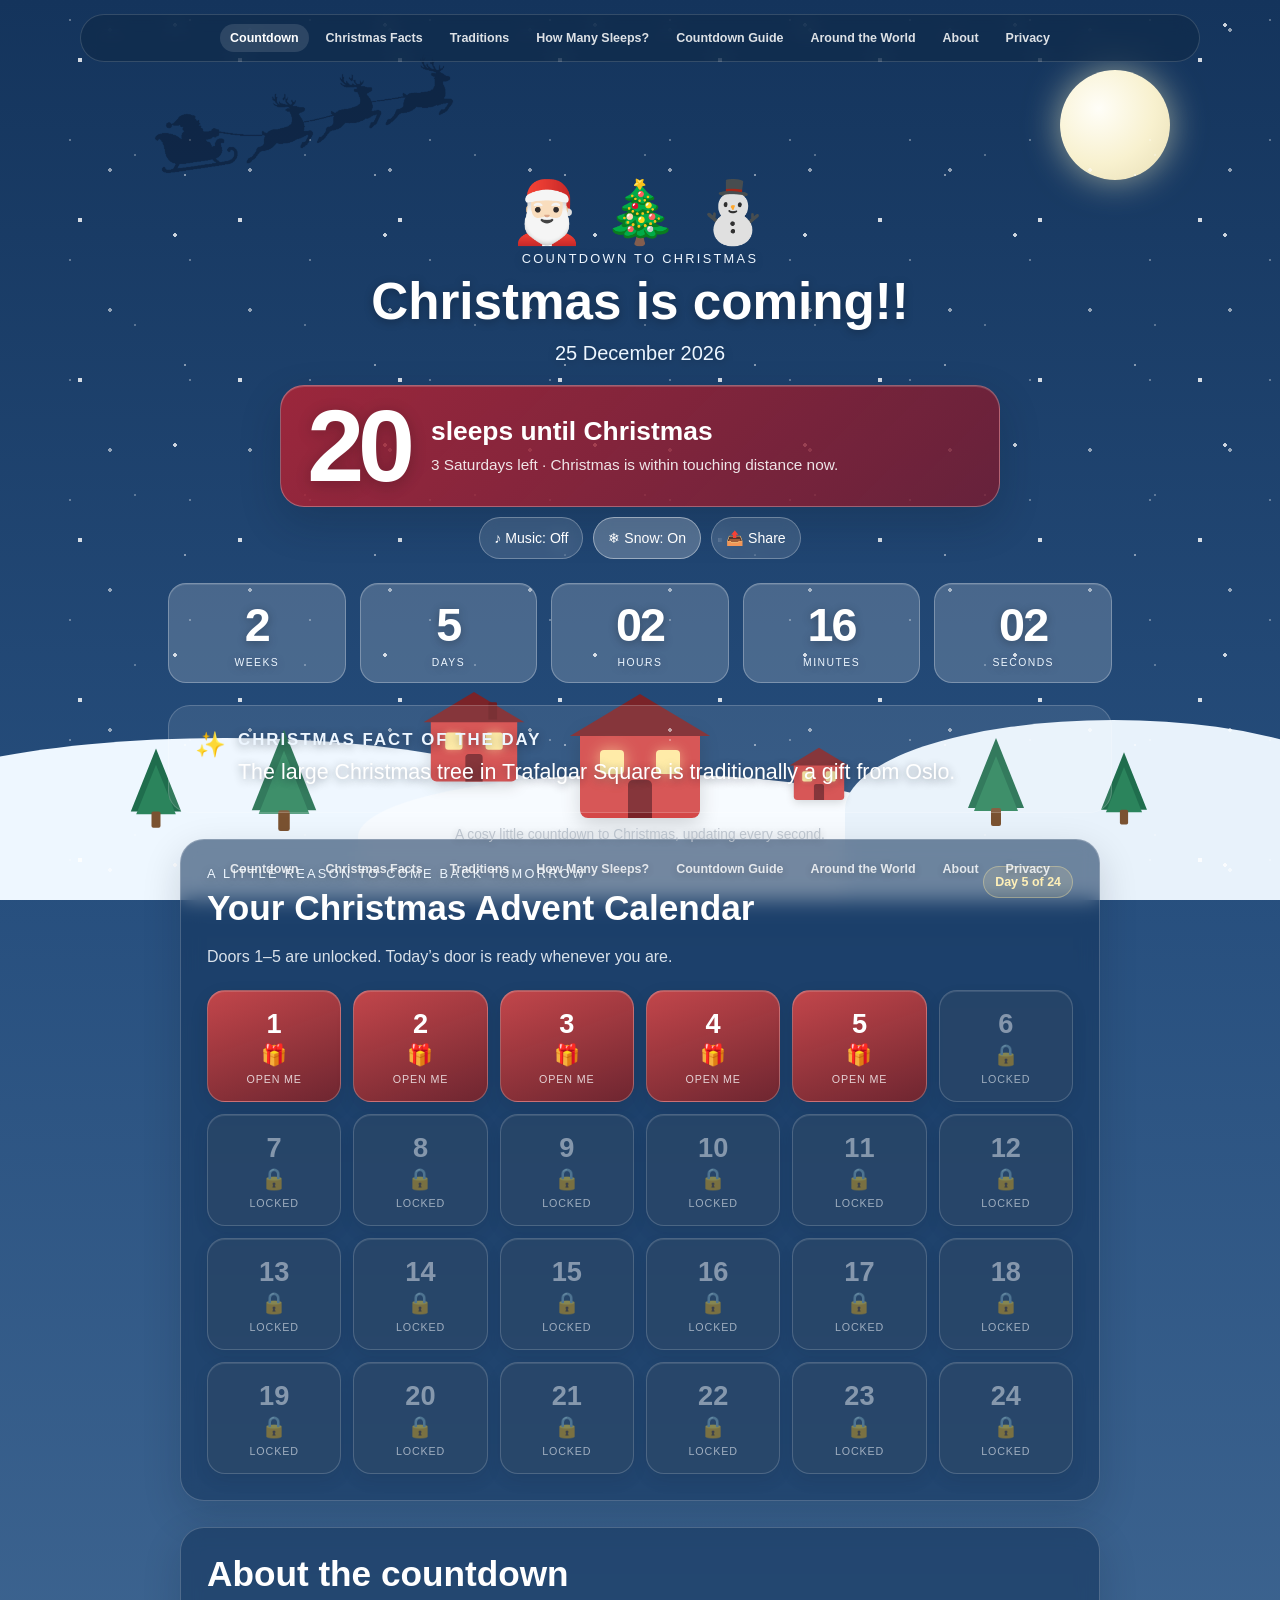
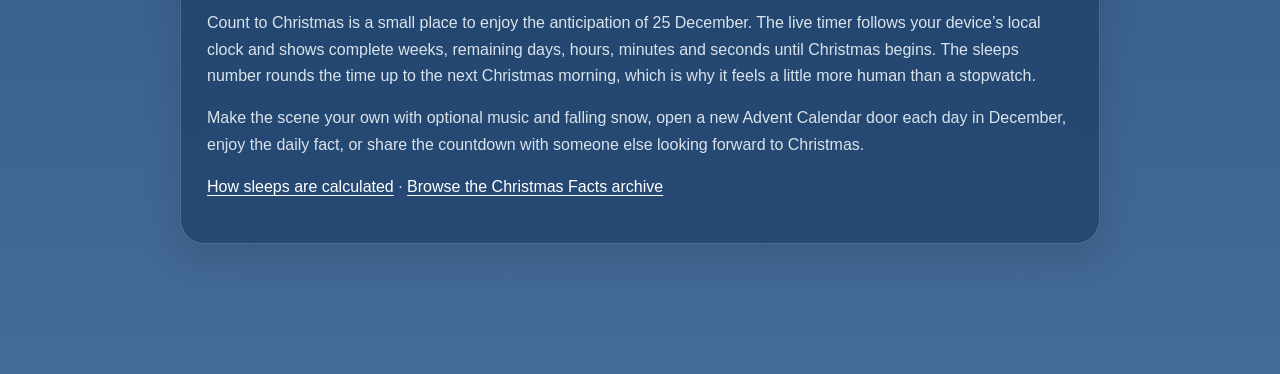
==== commit 28e8b887: "Update sleeps hero and confetti behaviour" ====
--- a/index.html
+++ b/index.html
@@ -40,10 +40,10 @@
   <link rel="icon" href="favicon-32x32.png" sizes="32x32" type="image/png" />
   <link rel="apple-touch-icon" sizes="180x180" href="apple-touch-icon.png" />
   <link rel="manifest" href="site.webmanifest" />
-  <link rel="stylesheet" href="style.css?v=46" />
+  <link rel="stylesheet" href="style.css?v=47" />
   <script async src="https://pagead2.googlesyndication.com/pagead/js/adsbygoogle.js?client=ca-pub-7759235938318828"
      crossorigin="anonymous"></script>
-  <link rel="stylesheet" href="content.css?v=46" />
+  <link rel="stylesheet" href="content.css?v=47" />
 </head>
 <body class="home-page">
 <nav class="site-nav" aria-label="Main navigation">
@@ -111,7 +111,7 @@
       <h1 id="page-title">Christmas is coming!!</h1>
       <p id="target-date" class="target-date">25 December</p>
 
-      <section class="sleeps-hero" aria-live="polite" aria-label="Sleeps until Christmas">
+      <section id="sleeps-hero" class="sleeps-hero" role="button" tabindex="0" aria-live="polite" aria-label="Sleeps until Christmas — celebrate with confetti" title="Click for confetti">
         <div class="sleeps-number" id="sleeps-number">--</div>
         <div class="sleeps-copy">
           <p class="sleeps-label" id="sleeps-label">sleeps until Christmas</p>
@@ -180,10 +180,6 @@
           <div id="seconds" class="time-value">00</div>
           <div class="time-label">Seconds</div>
         </div>
-      </div>
-
-      <div id="message-box" class="message-box" role="button" tabindex="0" aria-label="Celebrate with confetti" title="Click for confetti">
-        <p id="message">Calculating your Christmas countdown…</p>
       </div>
 
       <section class="christmas-fact" aria-labelledby="fact-title">
@@ -240,6 +236,6 @@
   <!-- Cloudflare Web Analytics -->
   <script type='module' src='https://static.cloudflareinsights.com/beacon.min.js' data-cf-beacon='{"token": "ae47901be24840b9a30b381e82ab1de9"}'></script>
   <!-- End Cloudflare Web Analytics -->
-  <script src="script.js?v=46"></script>
+  <script src="script.js?v=47"></script>
 </body>
 </html>
--- a/style.css
+++ b/style.css
@@ -18,7 +18,6 @@
   --text-main: #ffffff;
   --text-soft: #edf6ff;
 
-  --message-bg: rgba(176, 35, 52, 0.8);
 
   --tree-dark: #1f6d4d;
   --tree-light: #2b845c;
@@ -183,45 +182,6 @@
   text-transform: uppercase;
 }
 
-.message-box {
-  margin-top: 24px;
-  padding: 18px 20px;
-  border-radius: 20px;
-  border: 1px solid rgba(255, 255, 255, 0.22);
-  background: var(--message-bg);
-  font-size: 1.05rem;
-  font-weight: 700;
-}
-
-.message-box p {
-  margin: 0;
-}
-
-
-.message-box {
-  position: relative;
-  overflow: visible;
-  cursor: pointer;
-  user-select: none;
-  transition:
-    transform 150ms ease,
-    box-shadow 150ms ease,
-    background 150ms ease;
-}
-
-.message-box:hover {
-  transform: translateY(-1px);
-}
-
-.message-box:active {
-  transform: translateY(1px) scale(0.995);
-}
-
-.message-box:focus-visible {
-  outline: 3px solid rgba(255, 234, 160, 0.9);
-  outline-offset: 4px;
-}
-
 .confetti-piece {
   position: fixed;
   width: 14px;
@@ -854,8 +814,7 @@
 .fact-heading,
 .fact-text,
 .time-label,
-.time-value,
-.message-box p {
+.time-value {
   text-shadow: 0 2px 10px rgba(0, 0, 0, 0.28);
 }
 
@@ -1229,3 +1188,23 @@
     font-size: 1.45rem;
   }
 }
+
+/* v47: celebrate from the main sleeps hero. */
+.sleeps-hero {
+  cursor: pointer;
+  user-select: none;
+  transition: transform 150ms ease;
+}
+
+.sleeps-hero:hover {
+  transform: translateY(-1px);
+}
+
+.sleeps-hero:active {
+  transform: translateY(1px) scale(0.995);
+}
+
+.sleeps-hero:focus-visible {
+  outline: 3px solid rgba(255, 234, 160, 0.9);
+  outline-offset: 4px;
+}
